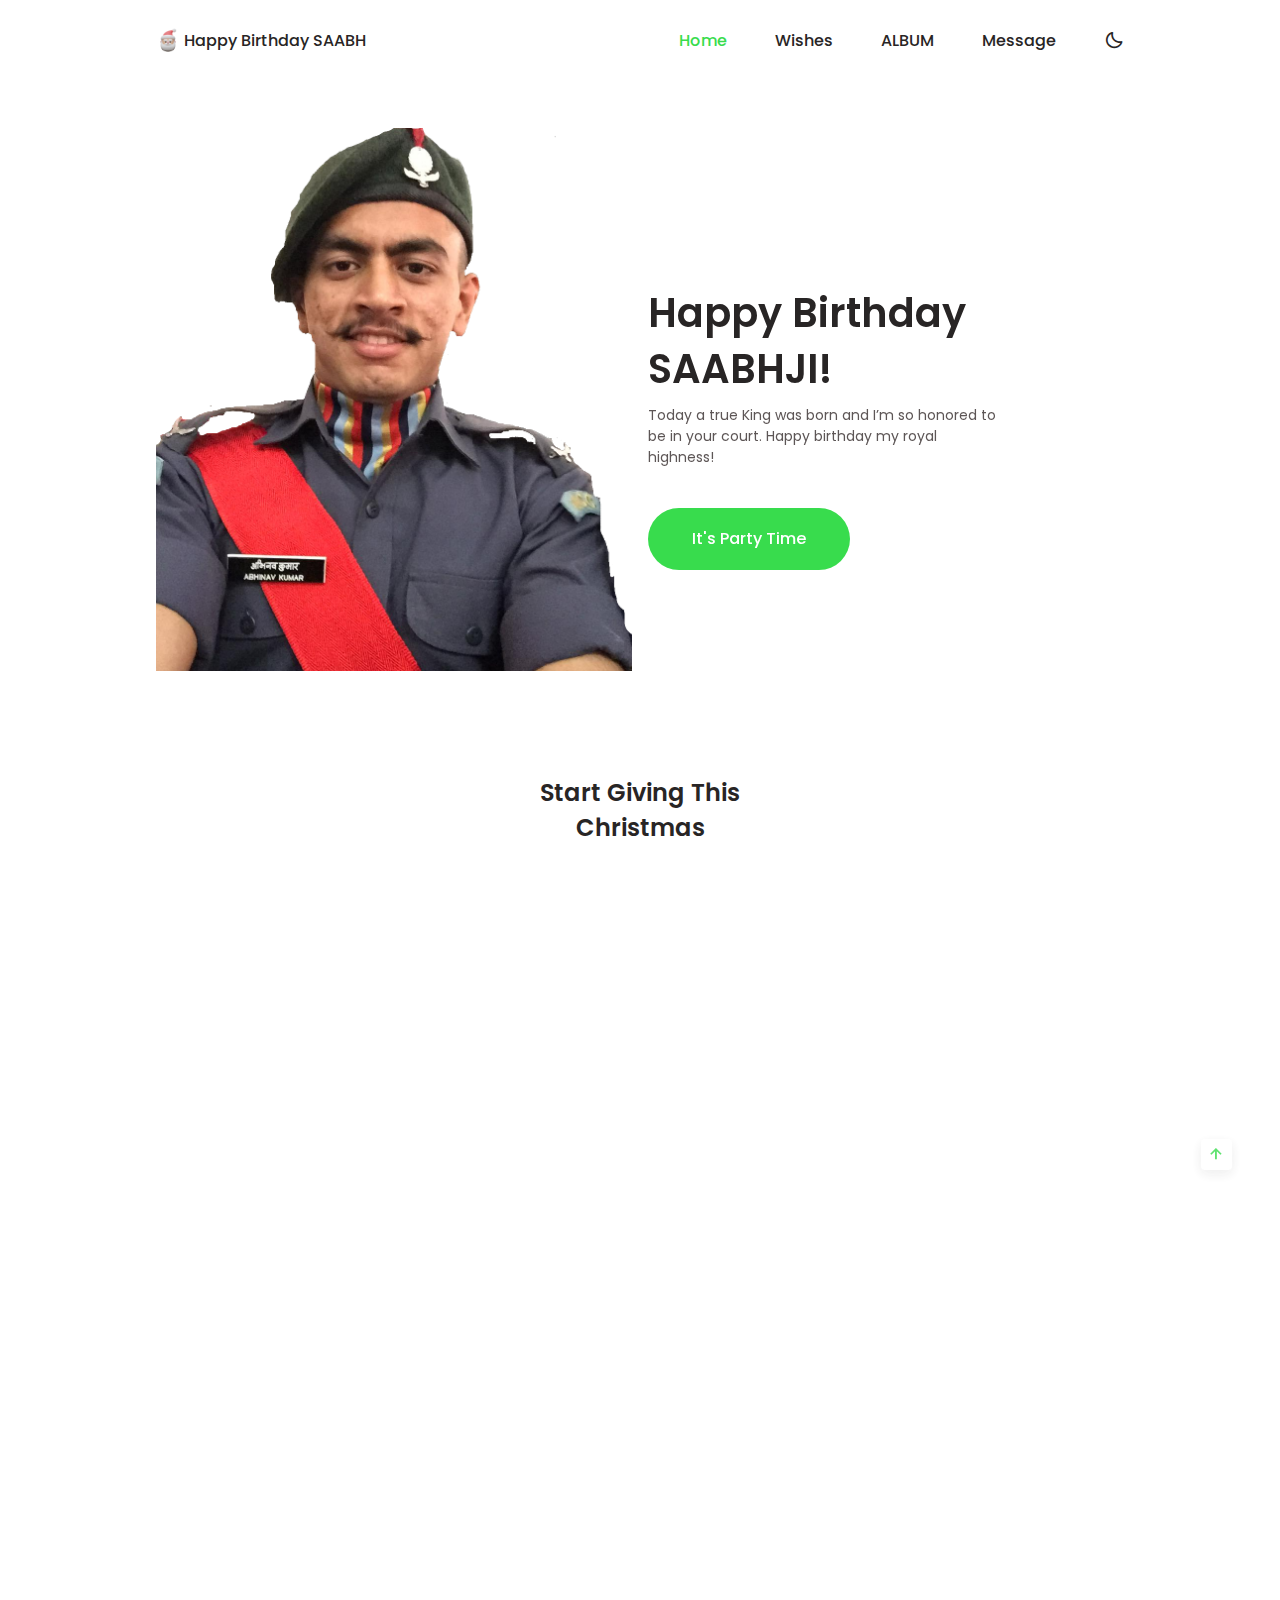
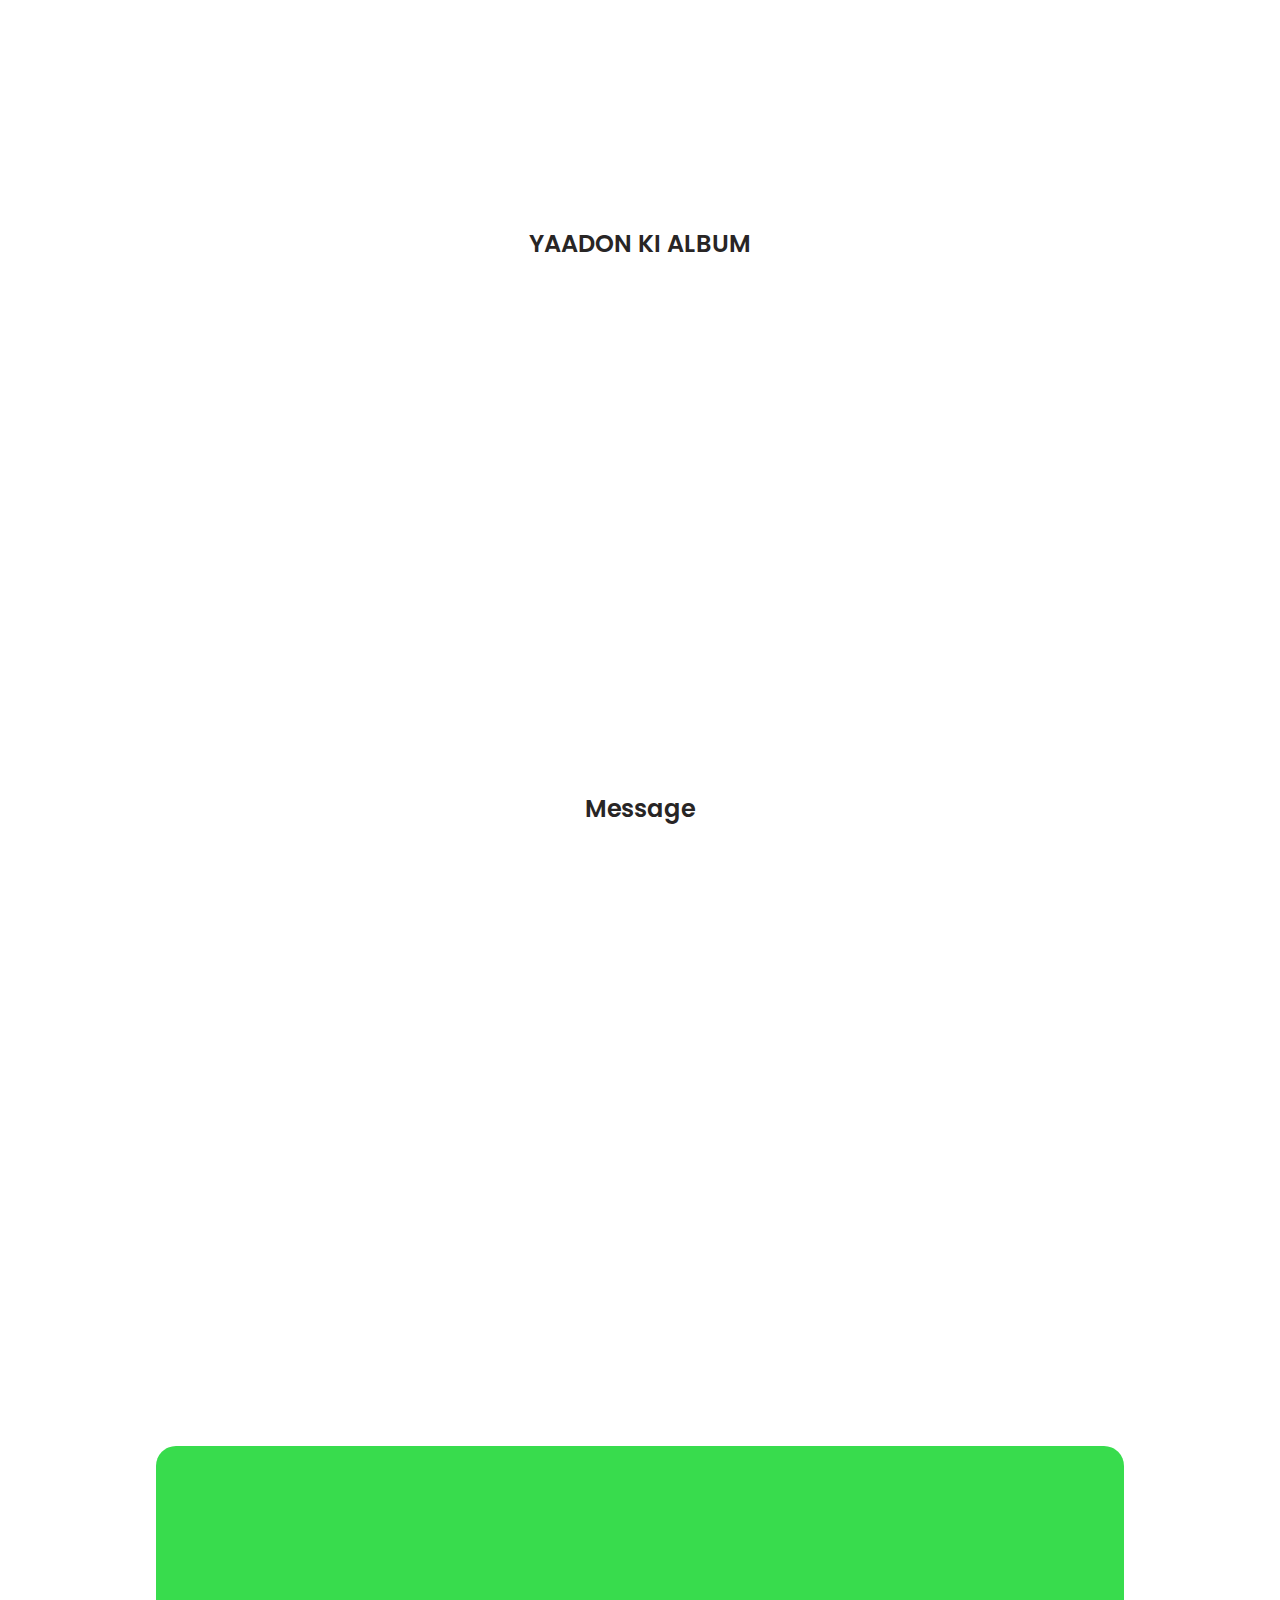
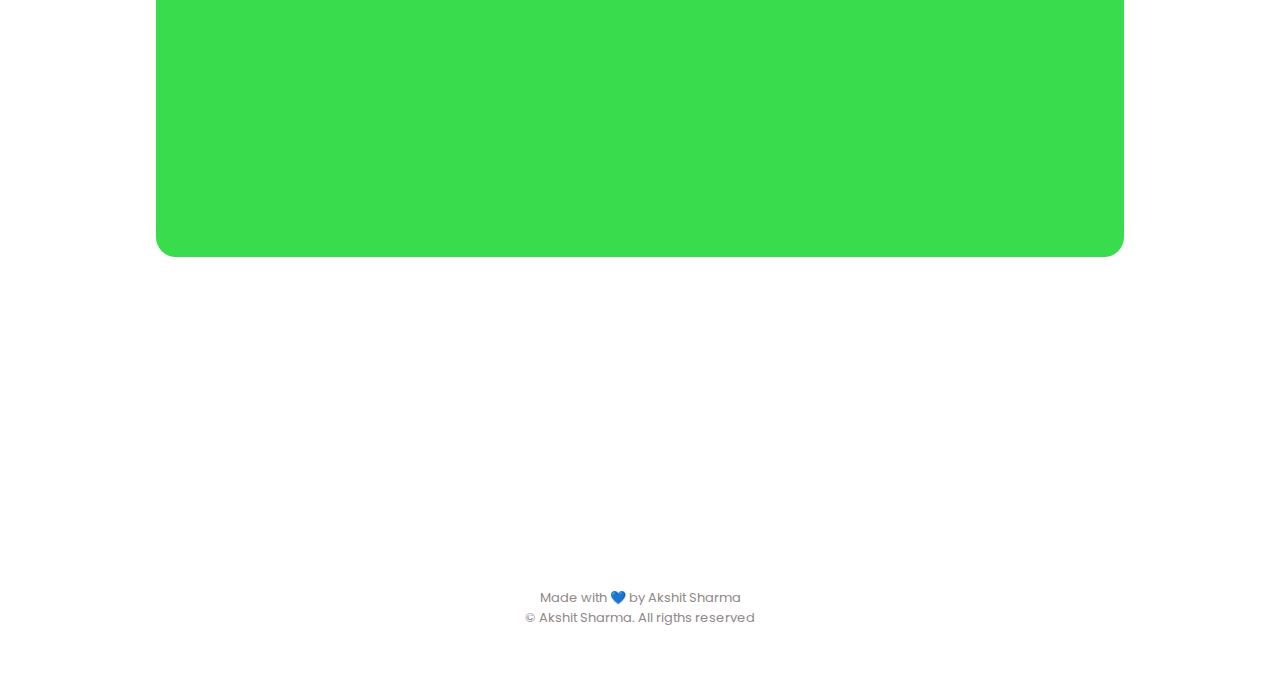
==== index.html @ 927d1249 "Add files via upload" ====
<!DOCTYPE html>
    <html lang="en">
    <head>
        <meta charset="UTF-8">
        <meta name="viewport" content="width=device-width, initial-scale=1.0">

        <!--=============== FAVICON ===============-->
        <link rel="shortcut icon" href="assets/img/favicon.png" type="image/x-icon">

        <!--=============== BOXICONS ===============-->
        <link rel="stylesheet" href="https://unpkg.com/boxicons@latest/css/boxicons.min.css">

        <!--=============== SWIPER CSS ===============--> 
        <link rel="stylesheet" href="assets/css/swiper-bundle.min.css">

        <!--=============== CSS ===============-->
        <link rel="stylesheet" href="assets/css/styles.css">

        <title>Happy Birthday Abhinav</title>
    </head>
    <body>
        <!--==================== HEADER ====================-->
        <header class="header" id="header">
            <nav class="nav container">
                <a href="#" class="nav__logo">
                    <img src="assets/img/logo.png" alt="" class="nav__logo-img"> 
                    Happy Birthday SAABH
                </a>

                <div class="nav__menu" id="nav-menu">
                    <ul class="nav__list">
                        <li class="nav__item">
                            <a href="#home" class="nav__link active-link">Home</a>
                        </li>
                        <li class="nav__item">
                            <a href="#celebrate" class="nav__link">Wishes</a>
                        </li>
                        <li class="nav__item">
                            <a href="#gift" class="nav__link">ALBUM</a>
                        </li>
                        <li class="nav__item">
                            <a href="#new" class="nav__link">Message</a>
                        </li>
                    </ul>

                    <div class="nav__close" id="nav-close">
                        <i class='bx bx-x' ></i>
                    </div>

                    <img src="assets/img/nav-light.png" alt="" class="nav__img">
                </div>
                <div class="nav__btns">
                    <!-- Theme change button -->
                    <i class='bx bx-moon change-theme' id="theme-button"></i>

                    <!-- Toggle button -->
                    <div class="nav__toggle" id="nav-toggle">
                        <i class='bx bx-grid-alt' ></i>
                    </div>
                </div>

            </nav>
        </header>

        <!--==================== MAIN ====================-->
        <main class="main">
            <!--==================== HOME ====================-->
            <section class="home" id="home">
                <div class="home__container container grid">
                    <img src="assets/ab/1.png" alt="" class="home__img">

                    <div class="home__data">
                        <h1 class="home__title"><br> Happy Birthday SAABHJI!</h1>
                        <p class="home__description">
                            Today a true King was born and I’m so honored to be in your court. Happy birthday my royal highness!
                        </p>
                        <a href="#party" class="button">It's Party Time</a>
                    </div>
                </div>
            </section>

            <!--==================== GIVING ====================-->
            <section class="giving section container" id="party">
                <h2 class="section__title">
                    Start Giving This <br> Christmas
                </h2>

                <div class="giving__container grid">
                    <div class="giving__content">
                        <img src="assets/img/giving1.png" alt="" class="giving__img">
                        <h3 class="giving__title">Lots of love</h3>
                        <p class="giving__description">Happy birthday brother! Time to eat cake and celebrate</p>
                    </div>
                    <div class="giving__content">
                        <img src="assets/img/giving3.png" alt="" class="giving__img">
                        <h3 class="giving__title">Lots of love</h3>
                        <p class="giving__description">I pray all your birthday wishes to come true.</p>
                    </div>
                </div>
            </section>

            <!--==================== CELEBRATE ====================-->
            <section class="celebrate section container" id="celebrate">
                <div class="celebrate__container grid">
                    <div class="celebrate__data">
                        <h2 class="section__title celebrate__title">
                            Celebrate Your Day With <br> Lots Of Love And Some Shayri
                        </h2>
                        <p class="celebrate__description">
                            Saade layi khas hai aj da din <br> Jeda nahi beetana chahunde tuhade bin <br> waise tan har dua mangde assi rab kolo
                            <br> fir bhi dua karde ha ki khub sari khushiyan mile tuhanu is janamdin
                        </p>
                        <a href="view.html" class="button">Read Full</a>
                    </div>

                    <img src="assets/img/b2.png" alt="" class="celebrate__img">
                </div>
            </section>

            <!--==================== GALLERY ====================-->
            <section class="new section container" id="gift">
                <h2 class="section__title">YAADON KI ALBUM</h2>

                <div class="new__container">
                    <div class="swiper new-swiper">
                        <div class="swiper-wrapper">
                            <article class="new__card swiper-slide">
                                <div class="new__over"></div>

                                <img src="assets/ab/15.jpg" alt="" class="new__img">

                                <button class="button new__button">
                                    <i class='bx bx-heart new__icon'></i>
                                </button>
                            </article>
                            <article class="new__card swiper-slide">
                                <div class="new__ove"></div>
                                <img src="assets/ab/2.jpg" alt="" class="new__img">
                                    <button class="button new__button">
                                    <i class='bx bx-heart new__icon'></i>
                                </button>
                            </article>
                            <article class="new__card swiper-slide">
                                <div class="new__ove"></div>
                                <img src="assets/ab/17.jpg" alt="" class="new__img">
                                    <button class="button new__button">
                                    <i class='bx bx-heart new__icon'></i>
                                </button>
                            </article>
                            <article class="new__card swiper-slide">
                                <div class="new__ove"></div>
                                <img src="assets/ab/4.jpg" alt="" class="new__img">
                                    <button class="button new__button">
                                    <i class='bx bx-heart new__icon'></i>
                                </button>
                            </article>
                            <article class="new__card swiper-slide">
                                <div class="new__ove"></div>
                                <img src="assets/ab/5.jpg" alt="" class="new__img">
                                    <button class="button new__button">
                                    <i class='bx bx-heart new__icon'></i>
                                </button>
                            </article>
                            <article class="new__card swiper-slide">
                                <div class="new__ove"></div>
                                <img src="assets/ab/6.jpg" alt="" class="new__img">
                                    <button class="button new__button">
                                    <i class='bx bx-heart new__icon'></i>
                                </button>
                            </article>
                            <article class="new__card swiper-slide">
                                <div class="new__ove"></div>
                                <img src="assets/ab/7.jpg" alt="" class="new__img">
                                    <button class="button new__button">
                                    <i class='bx bx-heart new__icon'></i>
                                </button>
                            </article>
                            <article class="new__card swiper-slide">
                                <div class="new__ove"></div>
                                <img src="assets/ab/8.jpg" alt="" class="new__img">
                                    <button class="button new__button">
                                    <i class='bx bx-heart new__icon'></i>
                                </button>
                            </article>
                            <article class="new__card swiper-slide">
                                <div class="new__ove"></div>
                                <img src="assets/ab/9.jpg" alt="" class="new__img">
                                    <button class="button new__button">
                                    <i class='bx bx-heart new__icon'></i>
                                </button>
                            </article>
                            <article class="new__card swiper-slide">
                                <div class="new__ove"></div>
                                <img src="assets/ab/10.jpg" alt="" class="new__img">
                                    <button class="button new__button">
                                    <i class='bx bx-heart new__icon'></i>
                                </button>
                            </article>
                            <article class="new__card swiper-slide">
                                <div class="new__ove"></div>
                                <img src="assets/ab/11.jpg" alt="" class="new__img">
                                    <button class="button new__button">
                                    <i class='bx bx-heart new__icon'></i>
                                </button>
                            </article>
                            <article class="new__card swiper-slide">
                                <div class="new__ove"></div>
                                <img src="assets/ab/12.jpg" alt="" class="new__img">
                                    <button class="button new__button">
                                    <i class='bx bx-heart new__icon'></i>
                                </button>
                            </article>
                            <article class="new__card swiper-slide">
                                <div class="new__ove"></div>
                                <img src="assets/ab/14.jpg" alt="" class="new__img">
                                    <button class="button new__button">
                                    <i class='bx bx-heart new__icon'></i>
                                </button>
                            </article>
                            <article class="new__card swiper-slide">
                                <div class="new__ove"></div>
                                <img src="assets/ab/16.jpg" alt="" class="new__img">
                                    <button class="button new__button">
                                    <i class='bx bx-heart new__icon'></i>
                                </button>
                            </article>
                            <article class="new__card swiper-slide">
                                <div class="new__ove"></div>

                                <img src="assets/ab/3.jpg" alt="" class="new__img">

                                <button class="button new__button">
                                    <i class='bx bx-heart new__icon'></i>
                                </button>
                            </article>
                        </div>

                        <div class="swiper-pagination"></div>
                    </div>
                </div>
            </section>

            <!--==================== HOME ====================-->
            <section class="home" id="new">
                <h2 class="section__title">Message</h2>
                <div class="home__container container grid">
                    <img src="assets/img/b3.png" alt="" class="home__img">
                    <!-- <video src="assets/ab/vid.mp4" class="home__img" type="video/mp4" width="800px" height="300px" controls></video> -->
                    <div class="home__data">
                        <h1 class="home__title"><br> हेप्पी बर्थडे डियर SAABHJI!</h1>
                        <p class="home__description">
                            ऐ भगवान मेरे यार का दामन खुशियों से सझा दे,
                            <br> उसके जन्मदिन पर उसी की कोई रजा दें,
                            <br> दर पर तेरे आऊँगा हर साल,
                            <br> सिर्फ इतना कर कि,
                            <br> उसको गिले की ना कोई वज़ह दें…
                            <br> Happiest Birthday to u.🎂🎀🎁
                        </p>
                        <a href="https://drive.google.com/file/d/10-NEiUR11HpKWsQC-eoHkmEer2jjstkz/view?usp=sharing" class="button">Click Here For A Surprise</a>
                    </div>
                </div>
            </section>

            <!--==================== MESSAGE ====================-->
            <section class="message section container">
                <div class="message__container grid">
                    <form action="" class="message__form">
                        <h2 class="message__title">Happy birthday Abhinav 
                            <br> the only person 
                            <br> whose birthday I remember 
                            <br> without the help of a 
                            <br> Facebook notification.</h2>
                    </form>

                    <img src="assets/img/message1.png" alt="" class="message__img">
                </div>
            </section>
        </main>

        <!--==================== FOOTER ====================-->
        <footer class="footer section">
            <div class="footer__container container grid">
                <div>
                    <a href="#" class="footer__logo">
                        <img src="assets/img/logo.png" alt="" class="footer__logo-img"> 
                        Happy Birthday SAABHJI
                    </a>

                    <p class="footer__description">
                        Wishing my SAABH the absolute <br> best on their b-day!
                    </p>
                </div>

                <div>
                    <h3 class="footer__title">Support</h3>

                    <ul class="footer__links">
                        <li>
                            <a href="#" class="footer__link">Contact Me</a>
                        </li>
                    </ul>
                </div>
                <img src="assets/img/footer1.png" alt="" class="footer__img1">
                <img src="assets/img/footer2.png" alt="" class="footer__img2">
            </div>

            <span class="footer__copy">
                Made with &#128153 by Akshit Sharma
                <br> &#169; Akshit Sharma. All rigths reserved
            </span>
        </footer>

        <!--=============== SCROLL UP ===============-->
        <a href="#" class="scrollup" id="scroll-up"> 
            <i class='bx bx-up-arrow-alt scrollup__icon' ></i>
        </a>

        <!--=============== SCROLL REVEAL ===============-->
        <script src="assets/js/scrollreveal.min.js"></script>

        <!--=============== SWIPER JS ===============-->
        <script src="assets/js/swiper-bundle.min.js"></script>

        <!--=============== MAIN JS ===============-->
        <script src="assets/js/main.js"></script>
    </body>
</html>
---- assets/css/styles.css ----
/*=============== GOOGLE FONTS ===============*/
@import url("https://fonts.googleapis.com/css2?family=Poppins:wght@400;500;600&display=swap");

/*=============== VARIABLES CSS ===============*/
:root {
  --header-height: 3.5rem;

  /*========== Colors ==========*/
  /*Color mode HSL(hue, saturation, lightness)*/
  --first-color: hsl(128, 70%, 54%);
  --first-color-alt: hsl(0, 77%, 56%);
  --title-color: hsl(355, 4%, 15%);
  --text-color: hsl(355, 4%, 35%);
  --text-color-light: hsl(355, 4%, 55%);
  --body-color: #fff;
  --container-color: #fff;

  /*========== Font and typography ==========*/
  /*.5rem = 8px | 1rem = 16px ...*/
  --body-font: 'Poppins', sans-serif;

  --biggest-font-size: 1.5rem;
  --h1-font-size: 1.5rem;
  --h2-font-size: 1.25rem;
  --h3-font-size: 1rem;
  --normal-font-size: .938rem;
  --small-font-size: .813rem;
  --smaller-font-size: .75rem;

  /*========== Font weight ==========*/
  --font-medium: 500;
  --font-semi-bold: 600;

  /*========== Margenes Bottom ==========*/
  /*.5rem = 8px | 1rem = 16px ...*/
  --mb-0-25: .25rem;
  --mb-0-5: .5rem;
  --mb-1: 1rem;
  --mb-1-5: 1.5rem;
  --mb-2: 2rem;
  --mb-2-5: 2.5rem;

  /*========== z index ==========*/
  --z-tooltip: 10;
  --z-fixed: 100;
}

/* Responsive typography */
@media screen and (min-width: 968px) {
  :root {
    --biggest-font-size: 2.5rem;
    --h1-font-size: 2.25rem;
    --h2-font-size: 1.5rem;
    --h3-font-size: 1.25rem;
    --normal-font-size: 1rem;
    --small-font-size: .875rem;
    --smaller-font-size: .813rem;
  }
}

/*=============== BASE ===============*/
* {
  box-sizing: border-box;
  padding: 0;
  margin: 0;
}

html {
  scroll-behavior: smooth;
}

body,
button,
input {
  font-family: var(--body-font);
  font-size: var(--normal-font-size);
}

body {
  margin: var(--header-height) 0 0 0;
  background-color: var(--body-color);
  color: var(--text-color);
  transition: .4s; /*For animation dark mode*/
}

h1, h2, h3, h4 {
  color: var(--title-color);
  font-weight: var(--font-semi-bold);
}

ul {
  list-style: none;
}

a {
  text-decoration: none;
}

img {
  max-width: 100%;
  height: auto;
}

button {
  cursor: pointer;
  border: none;
  outline: none;
}

/*=============== THEME ===============*/
.nav__btns {
  display: flex;
  align-items: center;
  column-gap: 1rem;
}

.change-theme {
  color: var(--title-color);
  font-size: 1.25rem;
  cursor: pointer;
}

/*========== Variables Dark theme ==========*/
body.dark-theme {
  --title-color: hsl(355, 4%, 95%);
  --text-color: hsl(355, 4%, 75%);
  --body-color: hsl(135, 27%, 20%);
  --container-color: hsl(138, 16%, 16%);
}

/*========== 
    Color changes in some parts of 
    the website, in dark theme 
==========*/
.dark-theme .scroll-header,
.dark-theme .nav__menu {
  box-shadow: 0 2px 4px hsla(0, 0%, 4%, .3);
}

.dark-theme .message__container {
  background-color: var(--container-color);
}

.dark-theme .message__input {
  background-color: var(--body-color);
}

.dark-theme .message__button {
  background-color: var(--first-color);
}

.dark-theme .message__button:hover {
  background-color: var(--first-color-alt);
}

.dark-theme::-webkit-scrollbar {
  background: hsl(355, 8%, 30%);
}

/*=============== REUSABLE CSS CLASSES ===============*/
.container {
  max-width: 968px;
  margin-left: var(--mb-1-5);
  margin-right: var(--mb-1-5);
}

.grid {
  display: grid;
}

.main {
  overflow: hidden;
}

.section {
  padding: 4.5rem 0 1rem;
}

.section__title {
  font-size: var(--h2-font-size);
  margin-bottom: var(--mb-2-5);
  text-align: center;
}

/*=============== HEADER ===============*/
.header {
  width: 100%;
  background-color: var(--body-color);
  position: fixed;
  top: 0;
  left: 0;
  z-index: var(--z-fixed);
  transition: .4s; /*For animation dark mode*/
}

/*=============== NAV ===============*/
.nav {
  height: var(--header-height);
  display: flex;
  justify-content: space-between;
  align-items: center;
}

.nav__logo, 
.nav__close, 
.nav__toggle {
  color: var(--title-color);
}

.nav__logo {
  display: flex;
  align-items: center;
  column-gap: .25rem;
  font-weight: var(--font-medium);
}

.nav__logo-img {
  width: 1.5rem;
}

.nav__toggle {
  display: inline-flex;
  font-size: 1.25rem;
  cursor: pointer;
}

@media screen and (max-width: 767px) {
  .nav__menu {
    position: fixed;
    background-color: var(--body-color);
    top: -100%;
    left: 0;
    width: 100%;
    padding: 4rem 0;
    border-radius: 0 0 1.5rem 1.5rem;
    box-shadow: 0 1px 4px hsla(0, 4%, 15%, .1);
    transition: .4s;
  }
}

.nav__img {
  width: 100px;
  position: absolute;
  top: 0;
  left: 0;
  transform: rotate(-15deg);
}

.nav__list {
  display: flex;
  flex-direction: column;
  align-items: center;
  row-gap: 1.5rem;
}

.nav__link {
  color: var(--title-color);
  font-weight: var(--font-medium);
  transition: .3s;
}

.nav__link:hover {
  color: var(--first-color);
}

.nav__close {
  font-size: 2rem;
  position: absolute;
  top: .5rem;
  right: 1rem;
  cursor: pointer;
}

/* Show menu */
.show-menu {
  top: 0;
}

/* Change background header */
.scroll-header {
  box-shadow: 0 1px 4px hsla(0, 4%, 15%, .1);
}

/* Active link */
.active-link {
  color: var(--first-color);
}

/*=============== HOME ===============*/
.home__container {
  padding-top: 1.5rem;
  row-gap: 1.5rem;
}

.home__img {
  width: 320px;
  justify-self: center;
}

.home__data {
  text-align: center;
}

.home__title {
  font-size: var(--biggest-font-size);
  line-height: 140%;
  margin-bottom: var(--mb-0-5);
}

.home__description {
  font-size: var(--small-font-size);
  padding: 0 2rem;
  margin-bottom: var(--mb-2-5);
}

/*=============== BUTTONS ===============*/
.button {
  display: inline-block;
  background-color: var(--first-color);
  color: #fff;
  padding: 1.15rem 2.75rem;
  font-weight: var(--font-medium);
  border-radius: 3rem;
  transition: .3s;
}

.button:hover {
  background-color: var(--first-color-alt);
}

/*=============== GIVING ===============*/
.giving__container {
  grid-template-columns: repeat(2, 1fr);
  gap: 2.5rem 1.5rem;
}

.giving__content {
  text-align: center;
}

.giving__img {
  width: 100px;
  transition: .3s;
}

.giving__title {
  font-size: var(--h3-font-size);
  margin-bottom: var(--mb-0-25);
}

.giving__description {
  font-size: var(--small-font-size);
}

.giving__img:hover {
  transform: translateY(-.25rem);
}

/*=============== CELEBRATE ===============*/
.celebrate__container {
  row-gap: 1rem;
}

.celebrate__data {
  text-align: center;
}

.celebrate__title {
  margin-bottom: var(--mb-1-5);
}

.celebrate__description {
  margin-bottom: var(--mb-2-5);
}

.celebrate__img {
  width: 280px;
  justify-self: center;
}

/*=============== GIFT ===============*/
.gift__container {
  grid-template-columns: repeat(2, 1fr);
  gap: 1.5rem;
}

.gift__card {
  display: grid;
  position: relative;
  background-color: var(--container-color);
  box-shadow: 0 4px 16px hsla(355, 25%, 15%, .1);
  padding: 1.5rem 1rem 1rem;
  border-radius: .75rem;
}

.gift__img {
  width: 100px;
  justify-self: center;
  margin-bottom: var(--mb-0-25);
  transition: .3s;
}

.gift__icon {
  font-size: 1.25rem;
  color: var(--first-color);
  position: absolute;
  top: 1rem;
  right: 1rem;
  cursor: pointer;
}

.gift__price {
  font-size: var(--h3-font-size);
}

.gift__title {
  font-size: var(--smaller-font-size);
  font-weight: var(--font-medium);
}

.gift__card:hover .gift__img {
  transform: translateY(-.25rem);
}

/*=============== NEW ===============*/
.new__card {
  position: relative;
  width: 230px;
  background-color: var(--container-color);
  box-shadow: 0 4px 16px hsla(355, 25%, 15%, .1);
  padding: 1rem 1rem 1.5rem;
  border-radius: .75rem;
  text-align: center;
  margin-bottom: 4rem;
  overflow: hidden;
}

.new__overlay {
  width: 250px;
  height: 250px;
  background-color: var(--first-color);
  border-radius: 50%;
  position: absolute;
  top: -5rem;
  left: -.65rem;
  z-index: 0;
}

.new__img {
  position: relative;
  width: 150px;
  margin-bottom: var(--mb-2);
  transition: .3s;
}

.new__price {
  font-size: var(--h2-font-size);
}

.new__title {
  font-weight: var(--font-medium);
}

.new__button {
  display: flex;
  padding: .5rem;
  border-radius: .25rem .25rem .75rem .25rem;
  position: absolute;
  right: 0;
  bottom: 0;
}

.new__icon {
  font-size: 1.25rem;
}

.new__card:hover .new__img {
  transform: translateY(-.5rem);
}

/*Class Swiper*/
.swiper-pagination-bullet {
  background-color: var(--text-color);
}

.swiper-pagination-bullet-active {
  background-color: var(--first-color);
}

/*=============== MESSAGE ===============*/
.message__container {
  row-gap: 3rem;
  background-color: var(--first-color);
  padding: 2.5rem 1.5rem 2.5rem;
  border-radius: 1.25rem;
}

.message__form {
  text-align: center;
}

.message__title {
  color: #fff;
  margin-bottom: var(--mb-1-5);
}

.message__input {
  width: 100%;
  background: #fff;
  color: var(--text-color);
  padding: 1rem 1.5rem;
  border-radius: 3rem;
  border: none;
  outline: none;
  margin-bottom: var(--mb-1);
}

.message__button {
  background-color: var(--title-color);
  width: 100%;
}

.message__button:hover {
  background-color: var(--title-color);
}

.message__img {
  width: 200px;
  justify-self: center;
  transform: rotate(15deg);
}

/*=============== FOOTER ===============*/
.footer {
  overflow: hidden;
}

.footer__container {
  position: relative;
  row-gap: 2rem;
}

.footer__logo {
  display: flex;
  align-items: center;
  column-gap: .25rem;
  color: var(--title-color);
  font-weight: var(--font-medium);
}

.footer__logo-img {
  width: 1.5rem;
}

.footer__description {
  font-size: var(--small-font-size);
}

.footer__logo, 
.footer__title {
  margin-bottom: var(--mb-1);
}

.footer__title {
  font-size: var(--h3-font-size);
}

.footer__links, 
.footer__aviables {
  display: flex;
  flex-direction: column;
  row-gap: .75rem;
}

.footer__link {
  color: var(--text-color);
  transition: .3s;
}

.footer__link:hover {
  color: var(--title-color);
}

.footer__aviable-img {
  width: 100px;
  cursor: pointer;
}

.footer__copy {
  display: block;
  margin: 3.5rem 0 1rem 0;
  text-align: center;
  font-size: var(--smaller-font-size);
  color: var(--text-color-light);
}

.footer__img1, 
.footer__img2 {
  position: absolute;
  width: 100px;
}

.footer__img1 {
  top: 25%;
  right: 2rem;
}

.footer__img2 {
  top: 75%;
  right: -4rem;
}

/*=============== SCROLL UP ===============*/
.scrollup {
  position: fixed;
  right: 1rem;
  bottom: -30%;
  background-color: var(--container-color);
  box-shadow: 0 4px 12px hsla(0, 0%, 20%, .1);
  display: inline-flex;
  padding: .35rem;
  border-radius: .25rem;
  z-index: var(--z-tooltip);
  opacity: .8;
  transition: .4s;
}

.scrollup:hover {
  opacity: 1;
}

.scrollup__icon {
  font-size: 1.25rem;
  color: var(--first-color);
}

/* Show Scroll Up*/
.show-scroll {
  bottom: 3rem;
}

/*=============== SCROLL BAR ===============*/
::-webkit-scrollbar {
  width: .6rem;
  background: hsl(355, 8%, 44%);
  border-radius: 1rem;
}

::-webkit-scrollbar-thumb {
  background: hsl(355, 32%, 17%);
  border-radius: 1rem;
}

/*=============== BREAKPOINTS ===============*/
/* For small devices */
@media screen and (max-width: 320px) {
  .container {
    margin-left: var(--mb-1);
    margin-right: var(--mb-1);
  }

  .giving__container {
    gap: 1rem;
  }

  .gift__container {
    grid-template-columns: 150px;
    justify-content: center;
  }
}

/* For medium devices */
@media screen and (min-width: 576px) {
  .home__description {
    padding: 0 8rem;
  }

  .giving__container {
    grid-template-columns: repeat(2, 142px);
    justify-content: center;
    gap: 2.5rem 3.5rem;
  }

  .celebrate__description {
    padding: 0 4rem;
  }

  .gift__container {
    grid-template-columns: repeat(2, 180px);
    justify-content: center;
    gap: 2rem;
  }

  .message__input,
  .message__button {
    width: 60%;
  }

  .footer__container {
    grid-template-columns: repeat(2, 1fr);
  }
}

@media screen and (min-width: 767px) {
  body {
    margin: 0;
  }
  .section {
    padding: 6.5rem 0 2rem;
  }

  .nav {
    height: calc(var(--header-height) + 1.5rem);
    column-gap: 3rem;
  }
  .nav__toggle, 
  .nav__close, 
  .nav__img {
    display: none;
  }
  .nav__menu {
    margin-left: auto;
  }
  .nav__list {
    flex-direction: row;
    column-gap: 3rem;
  }
  .dark-theme .nav__menu {
    box-shadow: none;
  }

  .home__container,
  .celebrate__container,
  .message__container {
    grid-template-columns: repeat(2, 1fr);
    align-items: center;
  }
  .home__container {
    padding-top: 8rem;
  }
  .home__data {
    text-align: initial;
  }
  .home__description {
    padding: 0;
  }

  .giving__container {
    grid-template-columns: repeat(3, 142px);
    column-gap: 5rem;
  }

  .celebrate__data, 
  .celebrate__title {
    text-align: initial;
  }
  .celebrate__description {
    padding: 0;
  }

  .gift__container {
    grid-template-columns: repeat(3, 200px);
    gap: 2.5rem;
  }

  .footer__container {
    grid-template-columns: repeat(3, 1fr);
  }
}

/* For large devices */
@media screen and (min-width: 992px) {
  .container {
    margin-left: auto;
    margin-right: auto;
  }

  .home__container {
    column-gap: 1rem;
  }
  .home__img {
    width: 500px;
  }
  .home__description {
    padding-right: 8rem;
  }

  .giving__container {
    column-gap: 8rem;
    padding-top: 2rem;
  }
  .giving__img {
    width: 120px;
  }

  .celebrate__img {
    width: 450px;
  }
  .celebrate__description {
    padding-right: 7rem;
  }

  .gift__container {
    padding-top: 2rem;
  }
  .gift__card {
    padding: 2rem 1.5rem 1.5rem;
  }
  .gift__img {
    width: 120px;
    margin-bottom: var(--mb-1);
  }
  .gift__title {
    font-size: var(--small-font-size);
  }

  .new__container {
    padding-top: 2rem;
  }
  .new__card {
    margin-bottom: 5rem;
  }
  .new__price {
    font-size: var(--h3-font-size);
  }

  .message__container {
    padding: 3.5rem 0;
    grid-template-columns: repeat(2, max-content);
    column-gap: 4rem;
    justify-content: center;
  }

  .message__form {
    text-align: initial;
  }
  .message__title {
    font-size: var(--h1-font-size);
  }
  .message__input {
    display: block;
    width: 280px;
  }
  .message__button {
    width: initial;
  }
  .message__img {
    width: 320px;
  }

  .footer__container {
    grid-template-columns: repeat(4, max-content);
    justify-content: space-between;
  }
  .footer__copy {
    margin-top: 7rem;
  }
  .footer__img1, 
  .footer__img2 {
    width: 120px;
  }
  .footer__img1 {
    top: 100%;
    left: 0;
  }
  .footer__img2 {
    top: 40%;
    right: -7rem;
  }
  
  .scrollup {
    right: 3rem;
  }
}
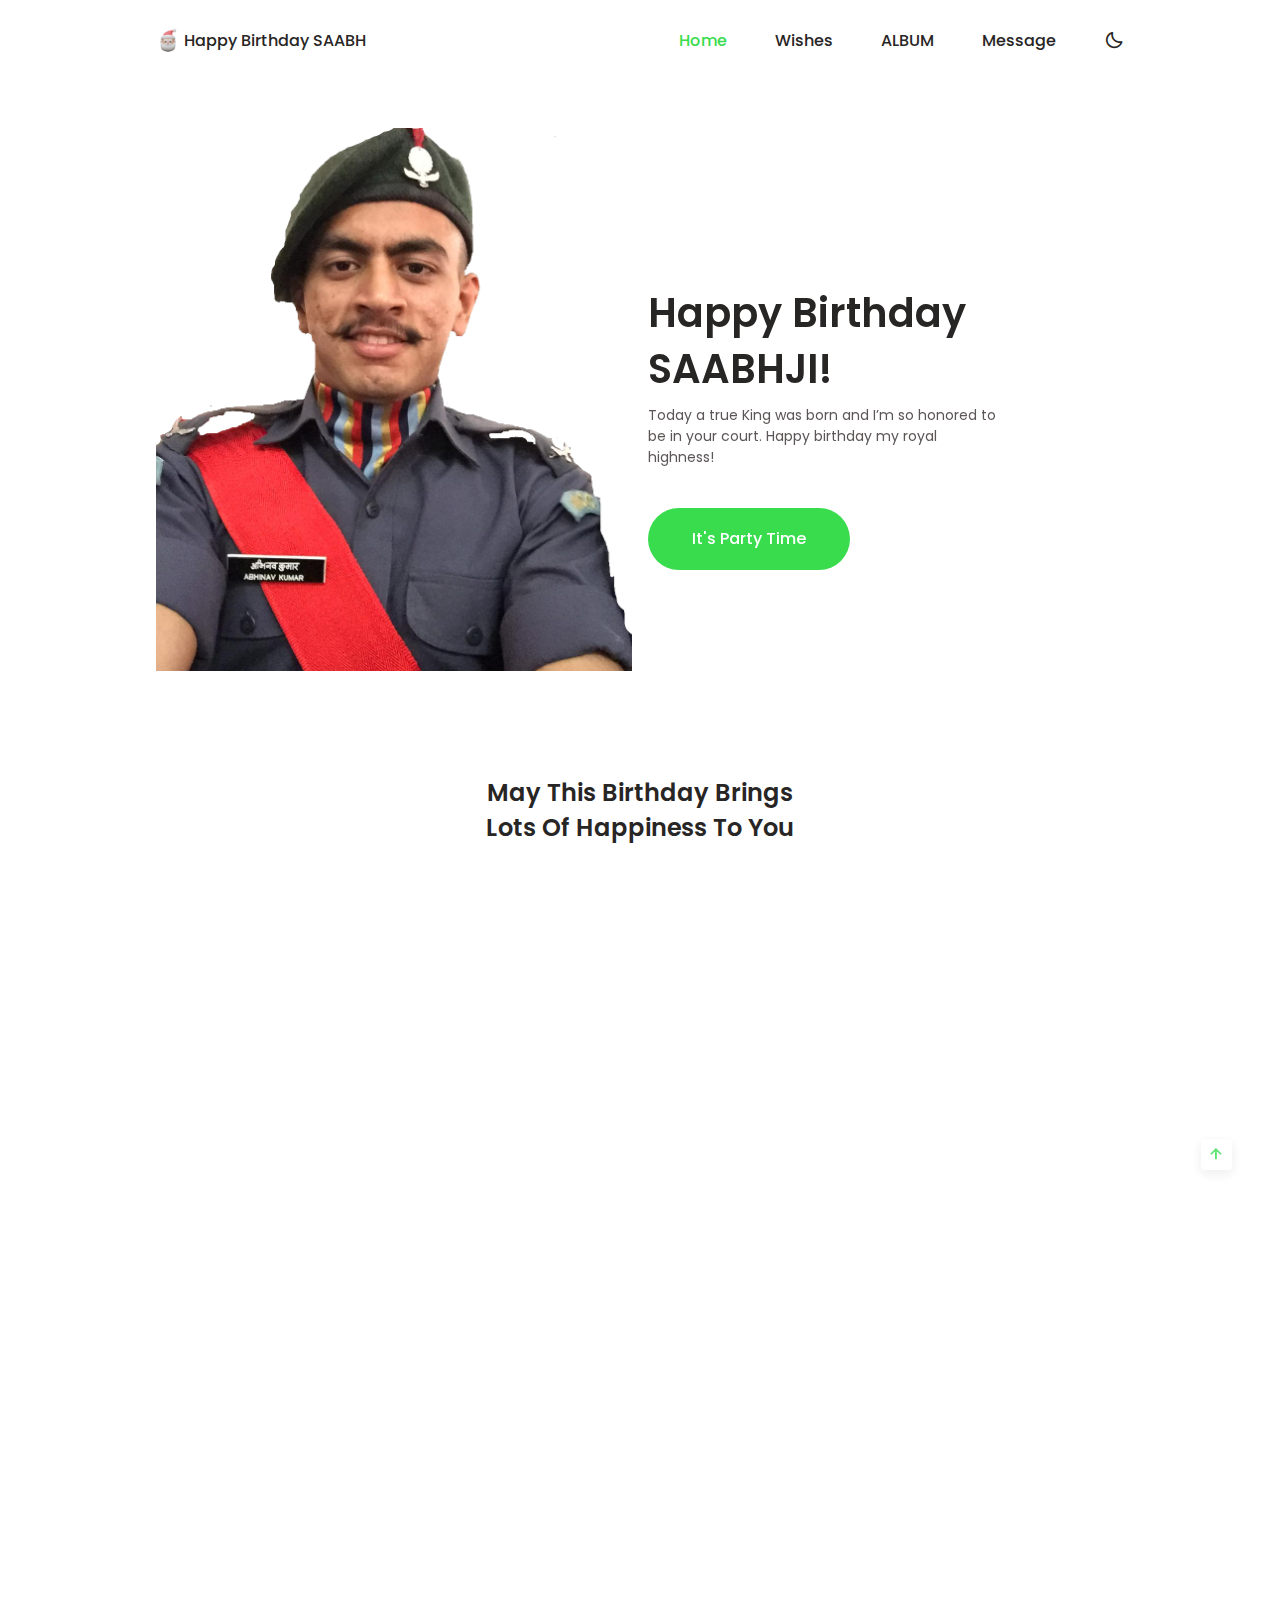
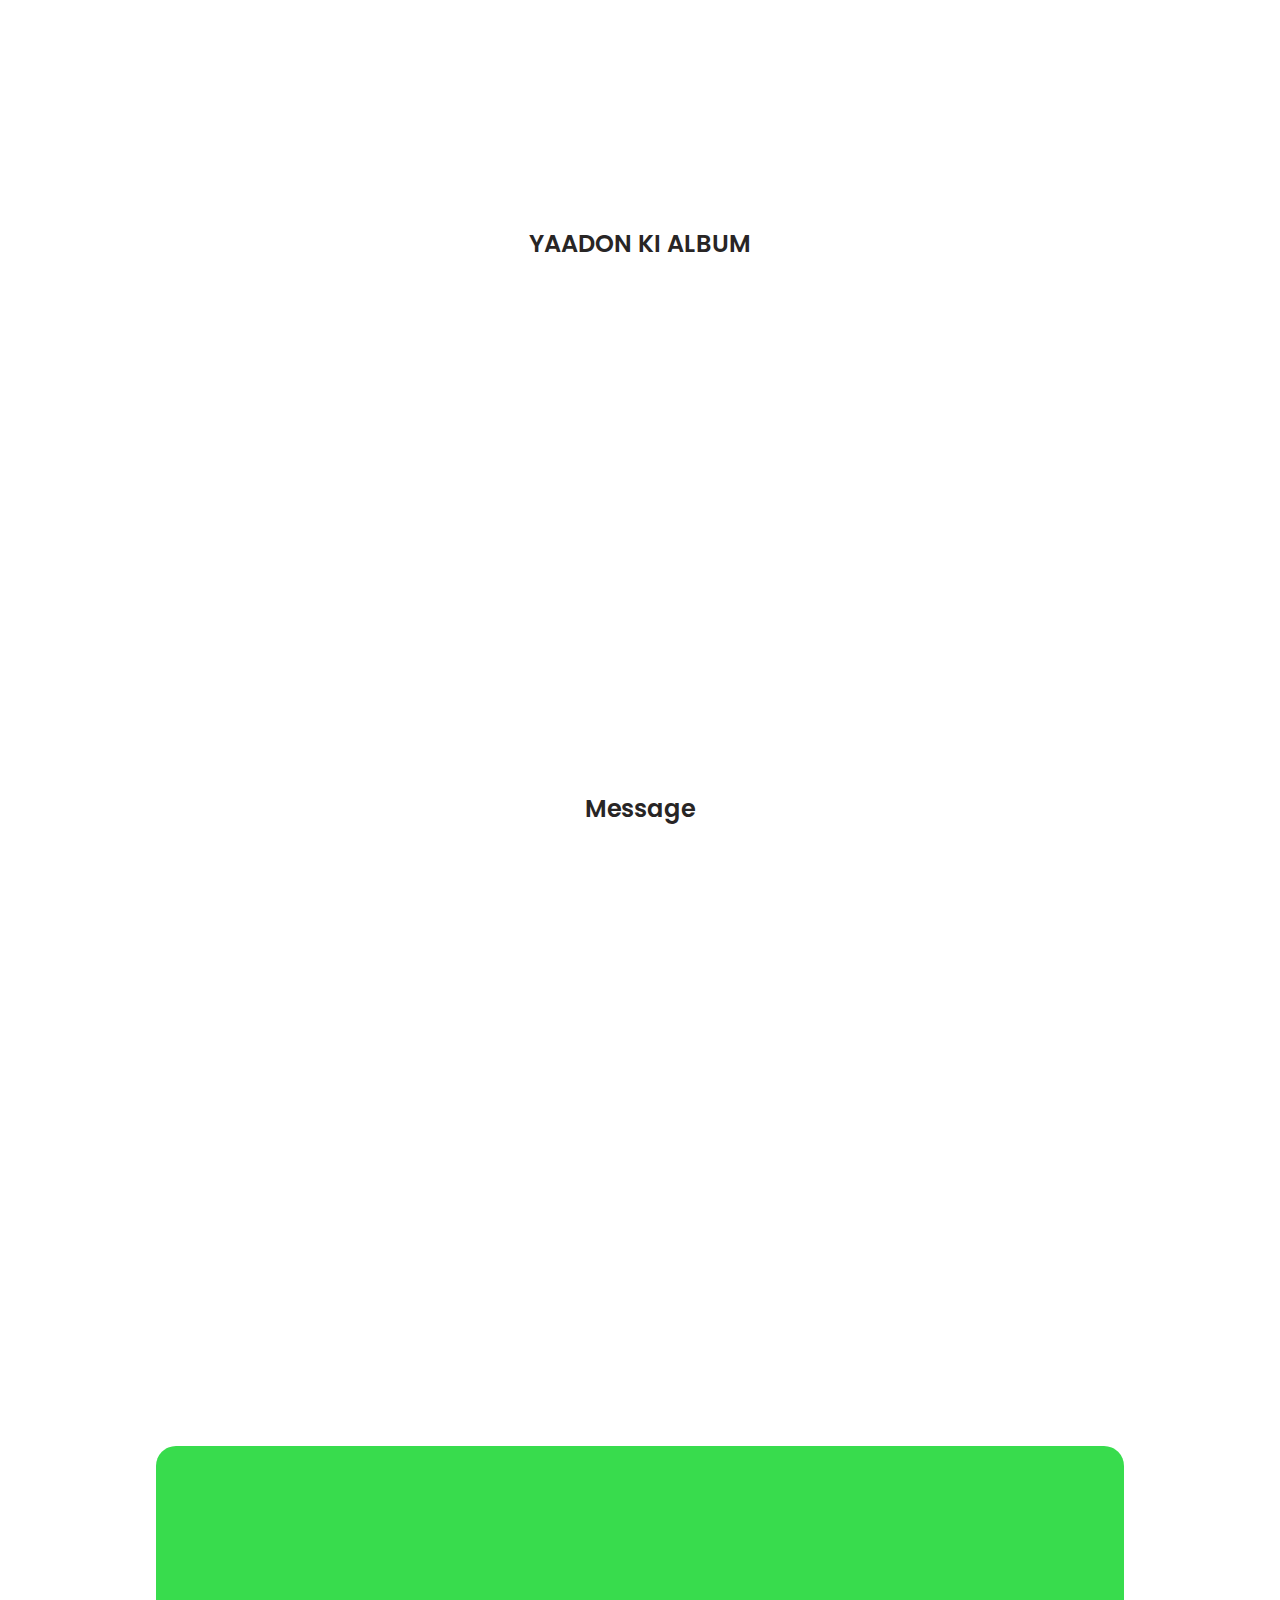
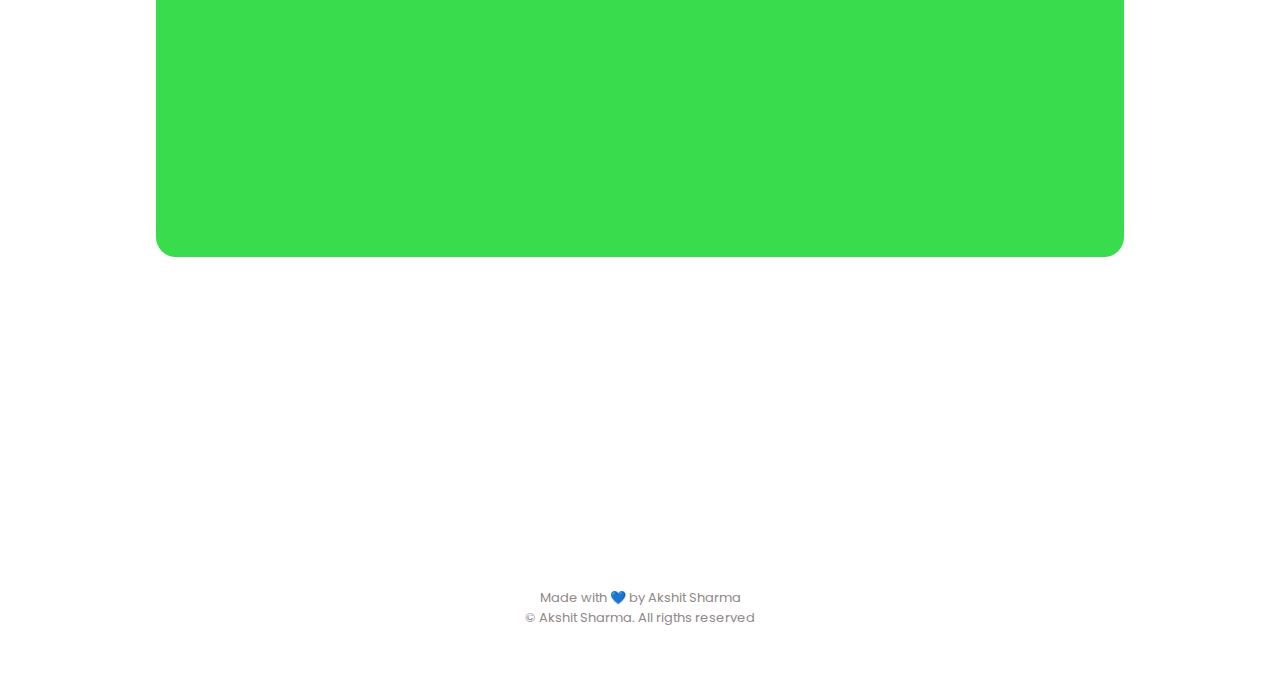
==== commit a173edae: "Update index.html" ====
--- a/index.html
+++ b/index.html
@@ -82,7 +82,7 @@
             <!--==================== GIVING ====================-->
             <section class="giving section container" id="party">
                 <h2 class="section__title">
-                    Start Giving This <br> Christmas
+                   May This Birthday Brings <br> Lots Of Happiness To You
                 </h2>
 
                 <div class="giving__container grid">
@@ -324,4 +324,4 @@
         <!--=============== MAIN JS ===============-->
         <script src="assets/js/main.js"></script>
     </body>
-</html>+</html>
